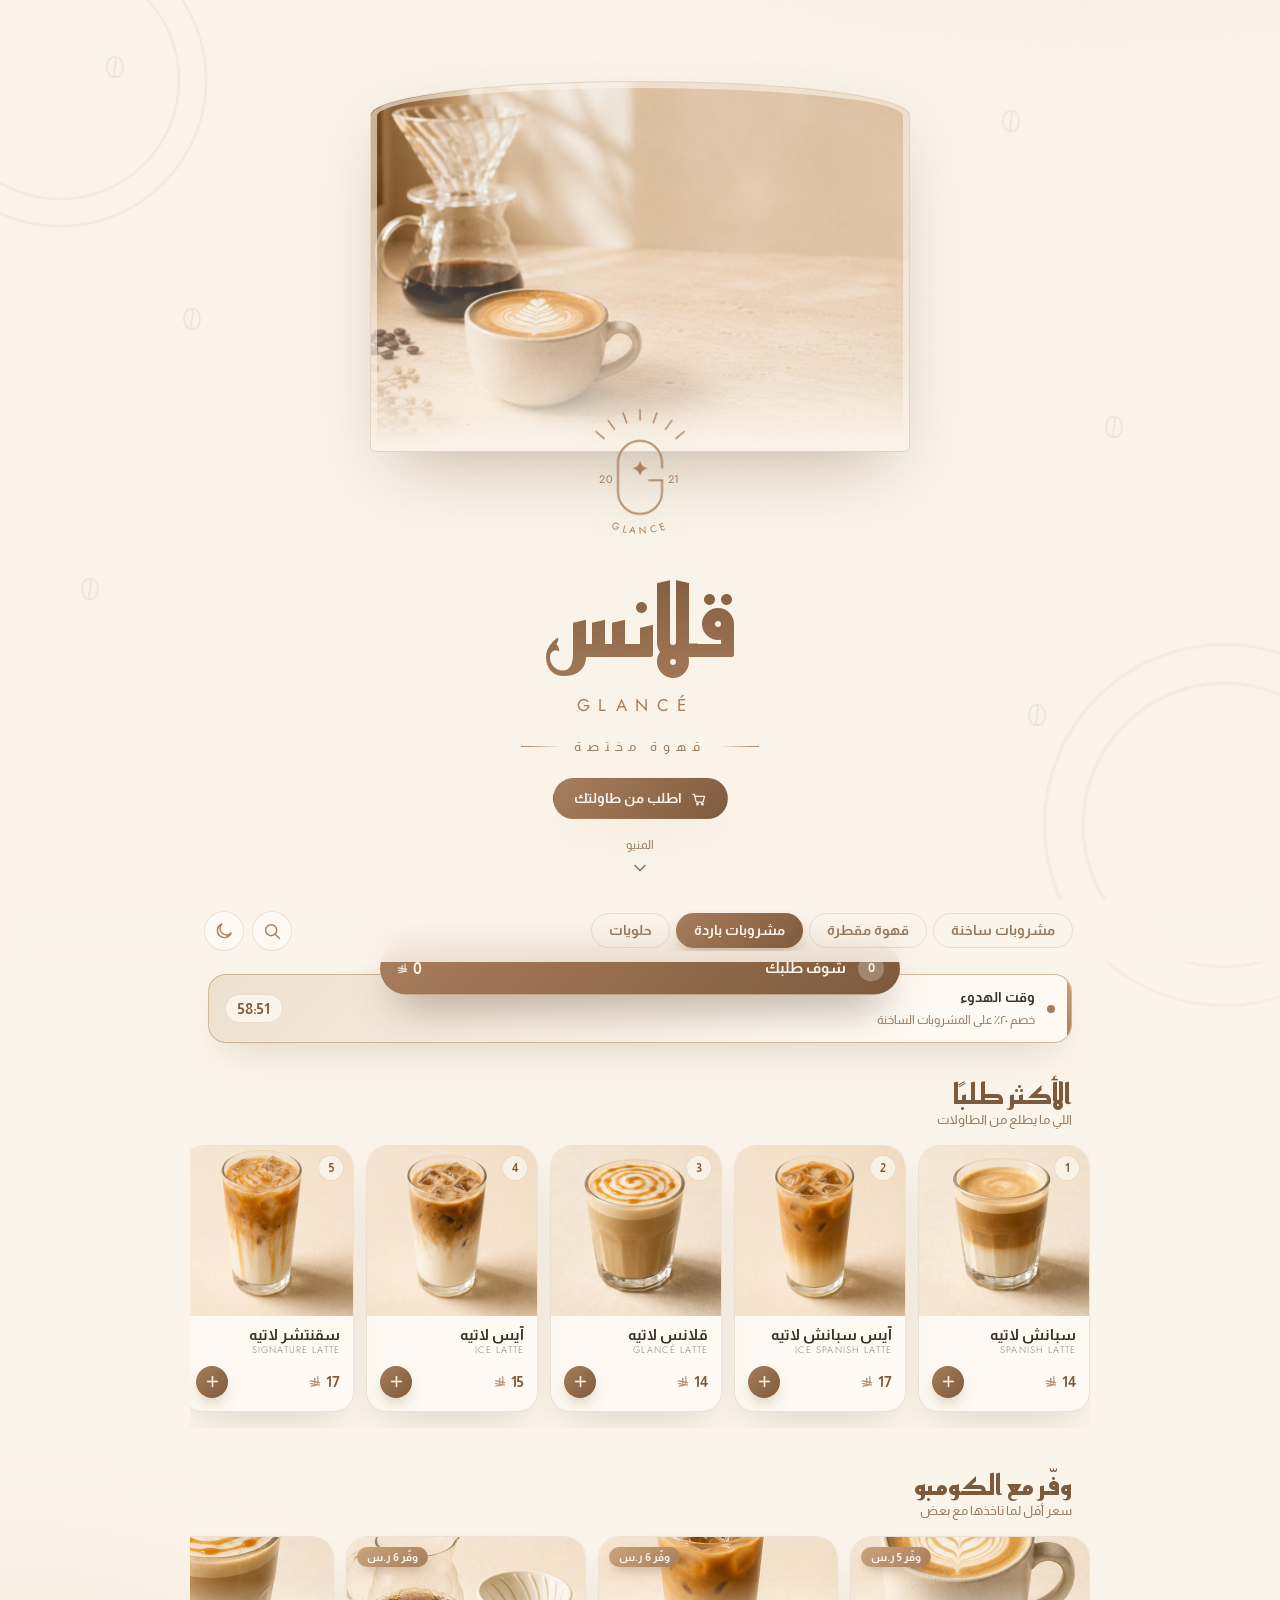
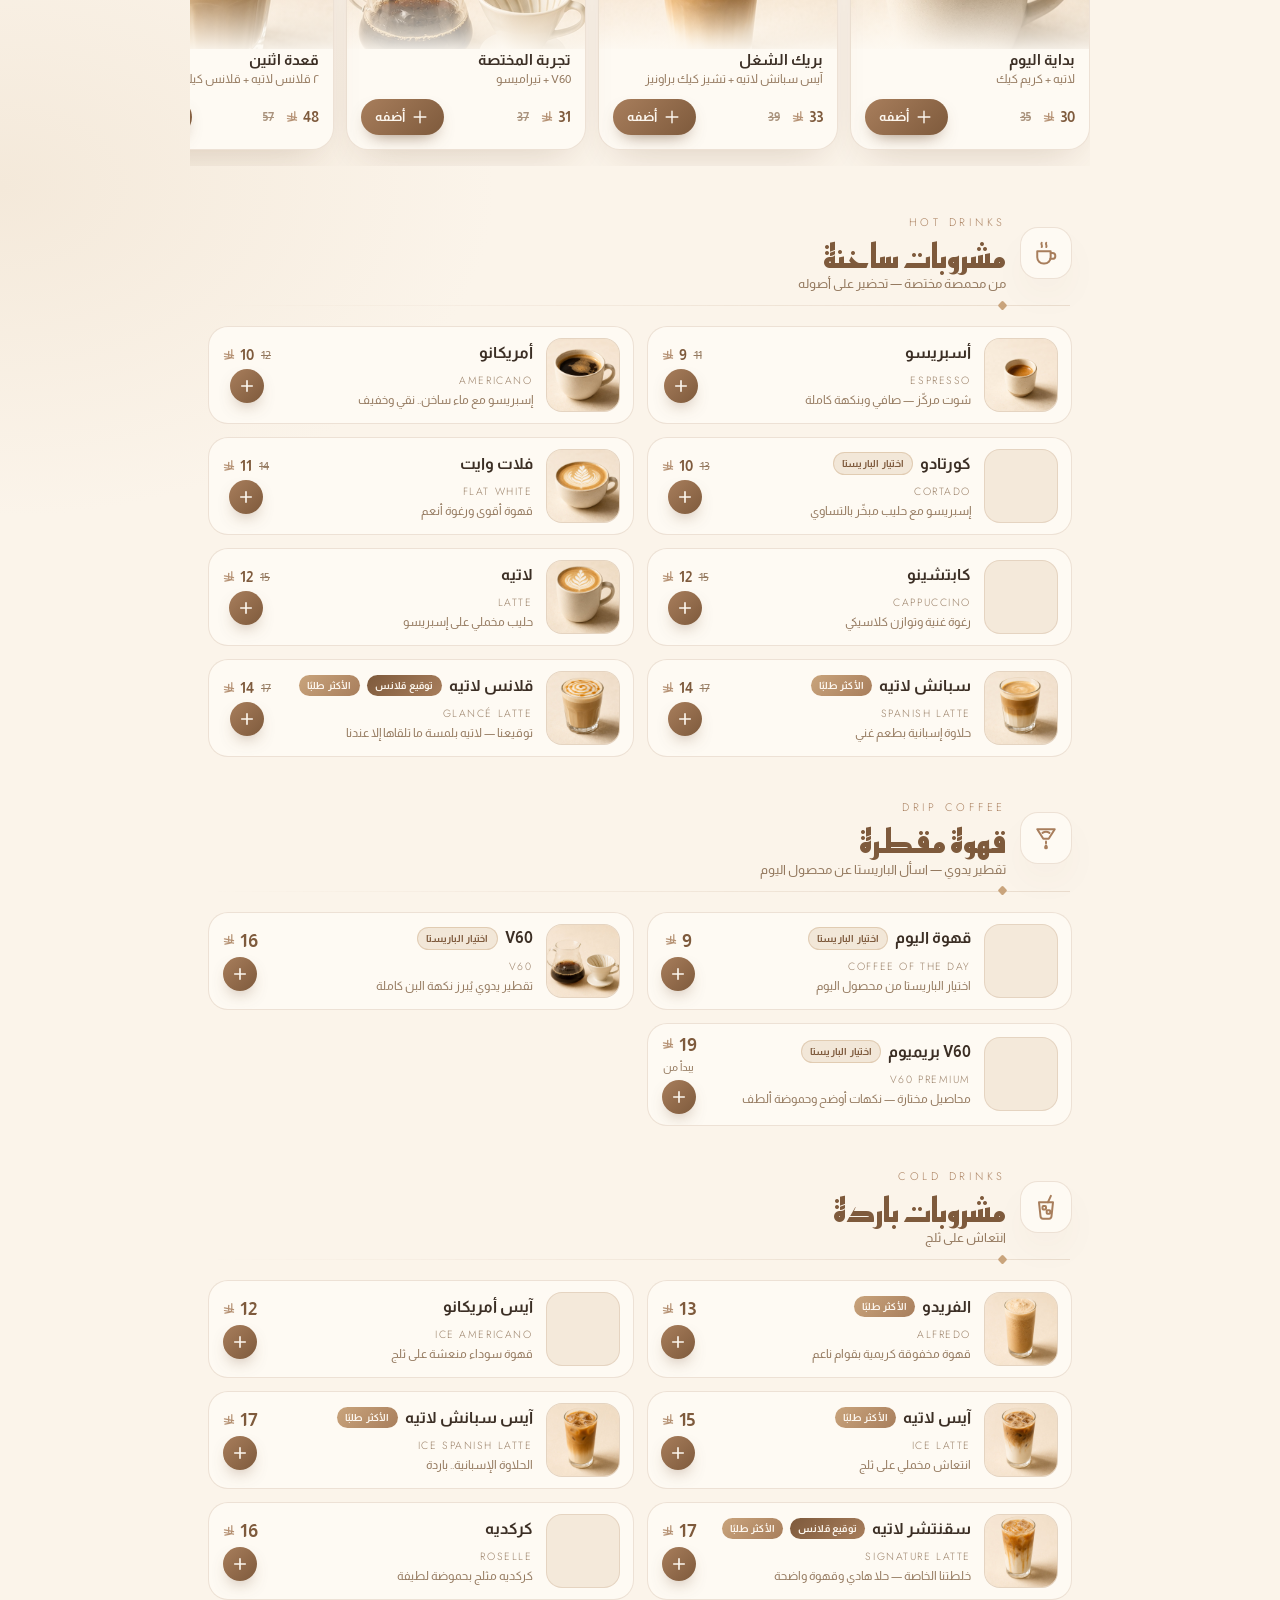
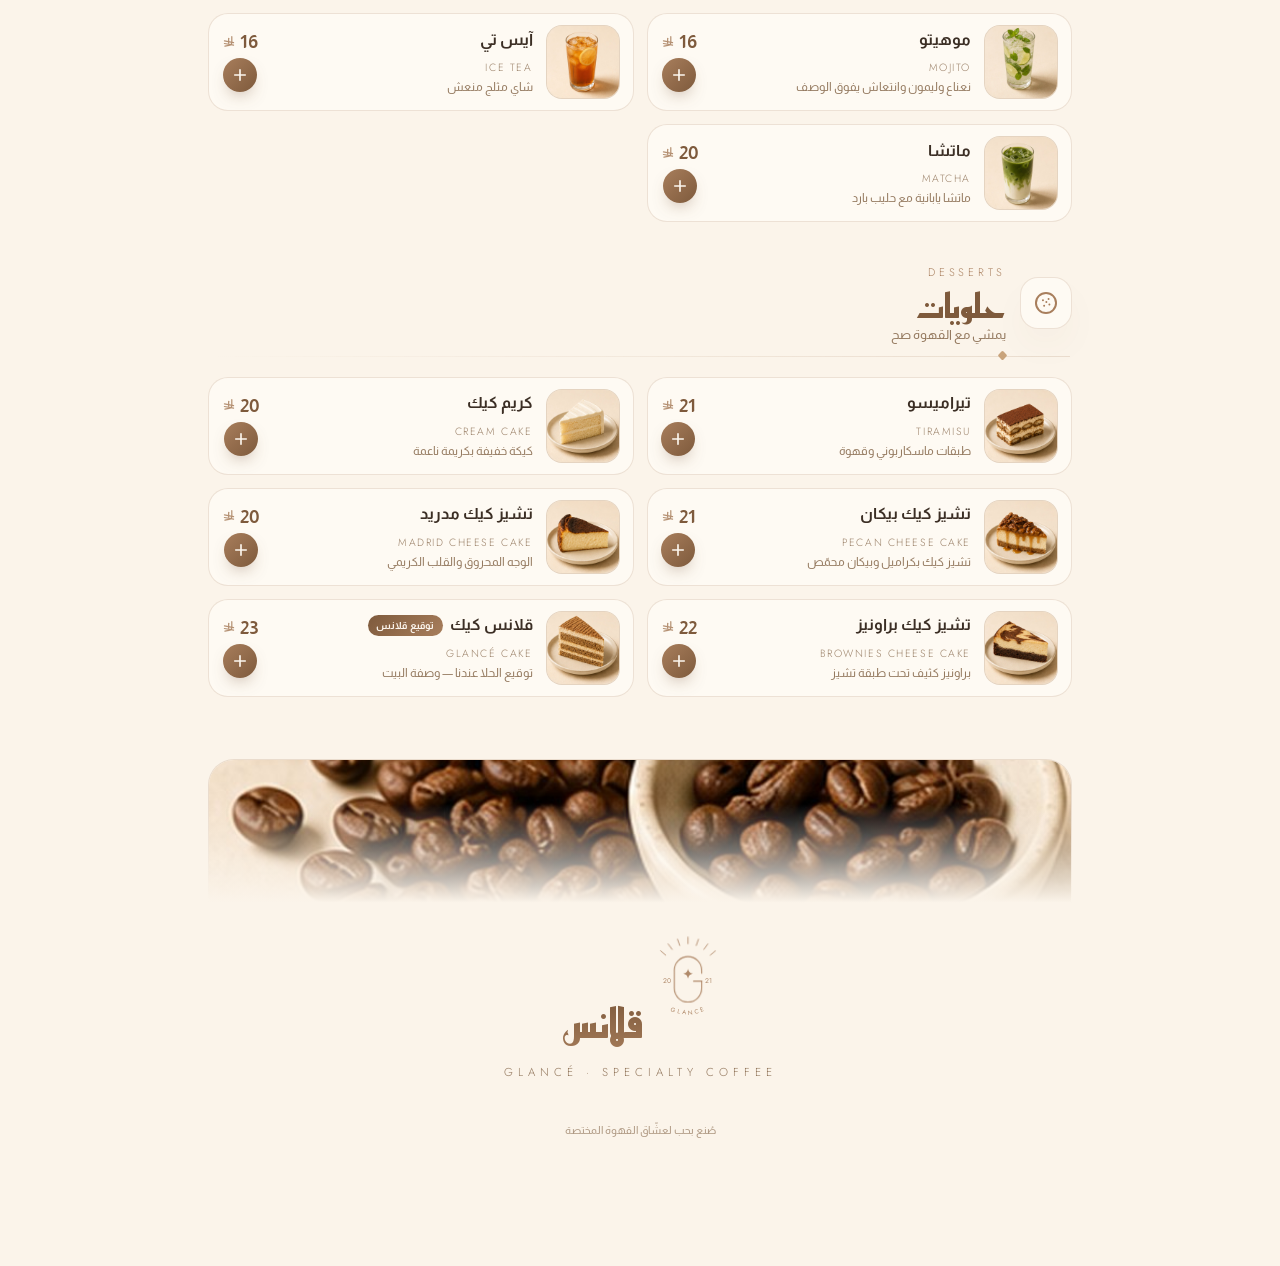
==== index.html @ e44370d5 "منيو قلانس الرقمي + سيستم الطلبات ولوحة التحكّم - منيو ٤ أقسام / ٢٦ صنف بأسماء عربي وإنجليزي وصورة ل" ====
<!DOCTYPE html>
<html lang="ar" dir="rtl">
<head>
<meta charset="UTF-8">
<meta name="viewport" content="width=device-width, initial-scale=1, viewport-fit=cover">
<title>قلانس — GLANCÉ | قهوة مختصة</title>
<meta name="description" content="منيو قلانس — قهوة مختصة. اطلب من طاولتك.">
<meta property="og:title" content="قلانس — GLANCÉ | قهوة مختصة">
<meta property="og:description" content="منيو قلانس الرقمي — اختر، أضف لطلبك، وأرسله وأنت على طاولتك.">
<meta name="theme-color" content="#FBF4EA" id="metaTheme">
<link rel="icon" href="data:image/svg+xml,%3Csvg xmlns='http://www.w3.org/2000/svg' viewBox='0 0 64 64'%3E%3Crect width='64' height='64' rx='16' fill='%23FBF4EA'/%3E%3Cpath d='M40 32v9a9 9 0 0 1-9 9 9 9 0 0 1-9-9V23a9 9 0 0 1 9-9 9 9 0 0 1 9 9v3' fill='none' stroke='%23A87E5C' stroke-width='3.4' stroke-linecap='round'/%3E%3Cpath d='M40 32h-6' stroke='%23A87E5C' stroke-width='3.4' stroke-linecap='round'/%3E%3C/svg%3E">
<link rel="preconnect" href="https://fonts.googleapis.com">
<link rel="preconnect" href="https://fonts.gstatic.com" crossorigin>
<link href="https://fonts.googleapis.com/css2?family=Almarai:wght@300;400;700;800&family=Jost:wght@200;300;400;500;600&family=Reem+Kufi:wght@400;500;600;700&display=swap" rel="stylesheet">
<link rel="stylesheet" href="assets/menu.css">
</head>
<body class="lock">

<div id="progress"></div>

<!-- ============ اللوجو (يُستعمل في السبلاش والهيرو والفوتر) ============ -->
<svg width="0" height="0" style="position:absolute" aria-hidden="true">
  <symbol id="gmark" viewBox="0 0 200 252">
    <g fill="none" stroke="currentColor" stroke-width="3" stroke-linecap="round">
      <g class="rays" stroke-width="2.4">
        <path d="M100 6v18"/>
        <path d="M71 12l6 17"/>
        <path d="M129 12l-6 17"/>
        <path d="M45 25l11 15"/>
        <path d="M155 25l-11 15"/>
        <path d="M24 44l14 12"/>
        <path d="M176 44l-14 12"/>
      </g>
      <path class="cap" d="M138 128v20a38 38 0 0 1-38 38 38 38 0 0 1-38-38V98a38 38 0 0 1 38-38 38 38 0 0 1 38 38v8"/>
      <path class="bar" d="M138.5 128h-23"/>
    </g>
    <path class="spark" d="M100 94c2.1 8.4 5 11.3 13.4 13.4-8.4 2.1-11.3 5-13.4 13.4-2.1-8.4-5-11.3-13.4-13.4 8.4-2.1 11.3-5 13.4-13.4z" fill="currentColor"/>
    <text class="yr" x="42" y="132">20</text>
    <text class="yr" x="158" y="132">21</text>
    <path id="mkArc" d="M30 198Q100 244 170 198" fill="none"/>
    <text class="arcT"><textPath href="#mkArc" startOffset="50%" text-anchor="middle">GLANCE</textPath></text>
  </symbol>
</svg>

<!-- ============ السبلاش ============ -->
<div id="splash" aria-hidden="true">
  <div class="sp-box">
    <svg class="sp-mark" viewBox="0 0 200 252"><use href="#gmark"/></svg>
    <div class="sp-word">قلانس</div>
    <div class="sp-en en">GLANCÉ</div>
    <div class="sp-tag">قهوة مختصة</div>
  </div>
  <div class="sp-hint">المس الشاشة للدخول</div>
</div>

<!-- ============ زخارف ============ -->
<svg class="stain a" viewBox="0 0 200 200" aria-hidden="true">
  <circle cx="100" cy="100" r="86" fill="none" stroke="currentColor" stroke-width="1.6"/>
  <circle cx="100" cy="100" r="70" fill="none" stroke="currentColor" stroke-width="1.6"/>
</svg>
<svg class="stain b" viewBox="0 0 200 200" aria-hidden="true">
  <rect x="16" y="16" width="168" height="168" rx="84" fill="none" stroke="currentColor" stroke-width="1.6"/>
  <rect x="34" y="34" width="132" height="132" rx="66" fill="none" stroke="currentColor" stroke-width="1.6"/>
</svg>

<!-- ============ الهيرو ============ -->
<header id="hero">
  <svg class="steam an" viewBox="0 0 60 46" aria-hidden="true">
    <path class="s1" d="M15 40c-4-6 4-9 0-15"/>
    <path class="s2" d="M30 42c-4-7 4-10 0-17"/>
    <path class="s3" d="M45 40c-4-6 4-9 0-15"/>
  </svg>

  <div class="hero-art an">
    <div class="arch">
      <img id="heroImg" src="assets/img/hero.jpg" alt="" fetchpriority="high" decoding="async">
      <div class="arch-veil"></div>
    </div>
  </div>

  <svg class="hero-mark an" viewBox="0 0 200 252" aria-hidden="true"><use href="#gmark"/></svg>

  <h1 class="wordmark an" id="wm">قلانس</h1>
  <div class="wordmark-en en an">GLANCÉ</div>
  <div class="tagline an">قهوة مختصة</div>

  <div class="hero-cta an">
    <button class="btn-ghost" id="heroOrder">
      <svg viewBox="0 0 24 24" class="ic"><path d="M4 6h2.2l2.1 9.4a2 2 0 0 0 2 1.6h6.6a2 2 0 0 0 2-1.5L20.5 9H7"/><circle cx="10.5" cy="20" r="1.1"/><circle cx="17.5" cy="20" r="1.1"/></svg>
      اطلب من طاولتك
    </button>
    <a class="btn-ghost" id="igBtn" href="#" target="_blank" rel="noopener">
      <svg viewBox="0 0 24 24" class="ic"><rect x="3" y="3" width="18" height="18" rx="5.4"/><circle cx="12" cy="12" r="4"/><circle cx="17.3" cy="6.7" r=".9" fill="currentColor" stroke="none"/></svg>
      <span id="igLbl"></span>
    </a>
  </div>

  <div class="cue an">
    <span>المنيو</span>
    <svg viewBox="0 0 24 24" fill="none" stroke="currentColor" stroke-width="2" stroke-linecap="round"><path d="M6 9l6 6 6-6"/></svg>
  </div>
</header>

<!-- ============ الشريط ============ -->
<nav id="nav">
  <div class="nav-in">
    <div class="pills" id="pills"><div class="glider" id="glider"></div></div>
    <button class="nav-ico" id="searchBtn" aria-label="بحث">
      <svg viewBox="0 0 24 24" class="ic"><circle cx="11" cy="11" r="6.6"/><path d="M15.8 15.8L21 21"/></svg>
    </button>
    <button class="nav-ico" id="themeBtn" aria-label="تبديل المظهر">
      <svg id="moonIco" viewBox="0 0 24 24" class="ic"><path d="M20.5 14.5A8.5 8.5 0 1 1 9.5 3.5a7 7 0 0 0 11 11z"/></svg>
      <svg id="sunIco" style="display:none" viewBox="0 0 24 24" class="ic"><circle cx="12" cy="12" r="4.4"/><path d="M12 2.5v2.2M12 19.3v2.2M2.5 12h2.2M19.3 12h2.2M5 5l1.6 1.6M17.4 17.4L19 19M19 5l-1.6 1.6M6.6 17.4L5 19"/></svg>
    </button>
  </div>
  <div class="search-row" id="searchRow">
    <svg viewBox="0 0 24 24" class="ic"><circle cx="11" cy="11" r="6.6"/><path d="M15.8 15.8L21 21"/></svg>
    <input id="q" placeholder="دوّر على صنف…" autocomplete="off" spellcheck="false">
    <button class="nav-ico sm" id="searchClose" aria-label="إغلاق البحث">
      <svg viewBox="0 0 24 24" class="ic"><path d="M6 6l12 12M18 6L6 18"/></svg>
    </button>
  </div>
</nav>

<!-- ============ العرض ============ -->
<div id="offerBar" class="hide">
  <div class="ob-in">
    <span class="ob-dot"></span>
    <div class="ob-txt"><b id="offT"></b><span id="offB"></span></div>
    <div class="ob-cd" id="offCd">--:--</div>
  </div>
</div>

<main>
  <!-- الأكثر طلبًا -->
  <section id="featured" class="rail-sec">
    <div class="rail-head">
      <h2>الأكثر طلبًا</h2>
      <p>اللي ما يطلع من الطاولات</p>
    </div>
    <div class="rail" id="featRail"></div>
  </section>

  <!-- الكومبو -->
  <section id="combos" class="rail-sec">
    <div class="rail-head">
      <h2>وفّر مع الكومبو</h2>
      <p>سعر أقل لما تاخذها مع بعض</p>
    </div>
    <div class="rail" id="comboRail"></div>
  </section>

  <div id="menu"></div>
  <div id="qres" class="hide"></div>
</main>

<div class="end-band">
  <img src="assets/img/end.jpg" alt="" loading="lazy" decoding="async"
       onerror="this.closest('.end-band').style.display='none'">
</div>

<footer>
  <svg class="f-mark" viewBox="0 0 200 252" aria-hidden="true"><use href="#gmark"/></svg>
  <div class="fw">قلانس</div>
  <div class="ft en">GLANCÉ · SPECIALTY COFFEE</div>
  <div class="flinks" id="fLinks"></div>
  <small>صُنع بحب لعشّاق القهوة المختصة</small>
</footer>

<button id="toTop" aria-label="العودة لأعلى">
  <svg viewBox="0 0 24 24" class="ic"><path d="M12 19V5M5.5 11.5L12 5l6.5 6.5"/></svg>
</button>

<!-- ============ شريط الطلب ============ -->
<div id="bar">
  <button class="bar-in" id="barBtn">
    <span class="bar-n" id="barN">0</span>
    <span class="bar-l">شوف طلبك</span>
    <span class="bar-p"><span id="barT">0</span><svg class="sar" viewBox="0 0 24 24" aria-label="ريال"><path d="M16.8 2.8v10c0 2.9-2.1 4.6-4.8 5l-7 1.2"/><path d="M11.4 5.6v8.6"/><path d="M4.2 10.2l15.6 2.7"/><path d="M4.2 14.6l15.6 2.7"/></svg></span>
  </button>
</div>

<!-- ============ الشيتات ============ -->
<div class="sheet" id="shItem"><div class="bk"></div><div class="pn"><div class="grab"></div><div class="pn-body" id="itemBody"></div></div></div>
<div class="sheet" id="shCart"><div class="bk"></div><div class="pn"><div class="grab"></div><div class="pn-body" id="cartBody"></div></div></div>
<div class="sheet" id="shRev"><div class="bk"></div><div class="pn"><div class="grab"></div><div class="pn-body" id="revBody"></div></div></div>

<div id="toast"><span id="toastT"></span></div>

<noscript><p style="text-align:center;padding:24px">فعّل الجافاسكربت لعرض المنيو.</p></noscript>

<script src="data/menu.js"></script>
<script src="data/sales.js"></script>
<script src="assets/sys.js"></script>
<script src="assets/menu.js"></script>
</body>
</html>
---- assets/menu.css ----
/* ============================================================
   قلانس — GLANCÉ | منيو + سيستم طلبات
   الهوية كلها من المنيو المطبوع واللوجو:
   كريمي ورقي × تان #A87E5C × حبر بني غامق،
   Reem Kufi للوردمارك العربي + Jost للاتيني، فاتح افتراضي + داكن.
   ============================================================ */

*{margin:0;padding:0;box-sizing:border-box;-webkit-tap-highlight-color:transparent}

:root{
  --bg:#FBF4EA; --bg2:#F4E9DA; --card:#FEFAF3; --card2:#F7EFE2;
  --ink:#3B2E24; --mut:#94795F; --mut2:#6E5947;
  --br:#A87E5C; --deep:#7E5A3C; --gold:#C9A47C;
  --line:rgba(168,126,92,.20); --line2:rgba(168,126,92,.36);
  --on:#FDF7EF;
  --ok:#6B8A5E; --warn:#C9A47C; --bad:#B4544B;
  --shadow:0 18px 40px -18px rgba(120,86,56,.26);
  --shadow-lg:0 30px 70px -26px rgba(120,86,56,.42);
  --nav:rgba(251,244,234,.84);
  --sheet-bk:rgba(58,42,30,.44);
  --arch:999px 999px 24px 24px / 34% 34% 4% 4%;
  --fd:'Reem Kufi','Almarai',sans-serif;
  --fen:'Jost','Segoe UI',sans-serif;
}
[data-theme="dark"]{
  --bg:#17120D; --bg2:#1F1811; --card:#241C15; --card2:#2E251B;
  --ink:#F3EADD; --mut:#A88E73; --mut2:#CBB49B;
  --br:#C79E76; --deep:#E0BE97; --gold:#DCBB93;
  --line:rgba(214,178,140,.14); --line2:rgba(214,178,140,.26);
  --on:#191209;
  --ok:#A3C48E; --warn:#DCBB93; --bad:#E08B83;
  --shadow:0 18px 40px -18px rgba(0,0,0,.65);
  --shadow-lg:0 30px 70px -24px rgba(0,0,0,.78);
  --nav:rgba(23,18,13,.84);
  --sheet-bk:rgba(0,0,0,.6);
}

html{scroll-behavior:smooth;overflow-x:clip}
body{
  font-family:'Almarai','IBM Plex Sans Arabic',system-ui,sans-serif;
  background:
    radial-gradient(1100px 500px at 85% -5%, var(--bg2), transparent 60%),
    radial-gradient(900px 600px at 0% 40%, var(--bg2), transparent 55%),
    var(--bg);
  color:var(--ink);
  min-height:100svh;
  transition:background .5s ease,color .5s ease;
  overflow-x:clip;
}
body.lock,body.sheet-open{overflow:hidden}
body::after{
  content:"";position:fixed;inset:0;z-index:200;pointer-events:none;opacity:.05;
  background:url("data:image/svg+xml,%3Csvg xmlns='http://www.w3.org/2000/svg' width='160' height='160'%3E%3Cfilter id='n'%3E%3CfeTurbulence type='fractalNoise' baseFrequency='0.9' numOctaves='2'/%3E%3C/filter%3E%3Crect width='160' height='160' filter='url(%23n)' opacity='.6'/%3E%3C/svg%3E");
}
[data-theme="dark"] body::after{opacity:.07}
::selection{background:var(--br);color:var(--bg)}
img{display:block;max-width:100%}
button,input,textarea{font-family:inherit;font-size:inherit;color:inherit}
button{cursor:pointer;border:0;background:none}
a{color:inherit;text-decoration:none}
.hide{display:none!important}
::-webkit-scrollbar{width:8px;height:8px}
::-webkit-scrollbar-thumb{background:var(--line2);border-radius:99px}
::-webkit-scrollbar-track{background:transparent}

svg.ic{width:20px;height:20px;fill:none;stroke:currentColor;stroke-width:1.7;
  stroke-linecap:round;stroke-linejoin:round;flex:0 0 auto}

/* ================= شريط التقدّم ================= */
#progress{position:fixed;top:0;right:0;height:3px;width:100%;z-index:90;
  background:linear-gradient(270deg,var(--gold),var(--br));border-radius:0 0 0 4px;
  transform:scaleX(0);transform-origin:right;transition:transform .1s linear}

/* ================= السبلاش ================= */
#splash{position:fixed;inset:0;z-index:150;display:grid;place-items:center;
  background:radial-gradient(900px 500px at 50% 0%, var(--bg2), transparent 60%), var(--bg);
  cursor:pointer;transition:transform .85s cubic-bezier(.76,0,.24,1),opacity .85s ease}
#splash.bye{transform:translateY(-100%);opacity:.98}
.sp-box{display:flex;flex-direction:column;align-items:center;gap:2px;transform:translateY(-4vh)}
.sp-mark{width:clamp(96px,26vw,132px);aspect-ratio:200/252;color:var(--br);
  margin-bottom:clamp(6px,2vw,14px)}
.sp-en{color:var(--mut);font-size:clamp(11px,2.6vw,13px);letter-spacing:.42em;
  margin-inline-start:.42em;opacity:0;animation:fadeUp .7s ease 1.05s forwards}
.sp-word{font-family:var(--fd);font-weight:700;line-height:1.1;
  font-size:clamp(60px,17vw,108px);padding:.12em .12em .32em;margin-bottom:-.22em;
  background:linear-gradient(180deg,var(--deep),var(--br));
  -webkit-background-clip:text;background-clip:text;
  color:transparent;-webkit-text-fill-color:transparent;
  clip-path:inset(-12% -8% -12% 100%);filter:blur(6px);
  animation:writeIn 1s cubic-bezier(.65,0,.35,1) .15s forwards}
@keyframes writeIn{to{clip-path:inset(-12% -8% -12% -8%);filter:blur(0)}}
.sp-tag{display:flex;align-items:center;gap:13px;color:var(--mut);
  font-size:13px;letter-spacing:5.5px;font-weight:500;opacity:0;
  margin-top:clamp(8px,1.8vw,16px);
  animation:fadeUp .7s ease 1.25s forwards}
.sp-tag::before,.sp-tag::after{content:"";height:1px;width:0;background:var(--br);
  animation:lineGrow .7s ease 1.35s forwards}
@keyframes lineGrow{to{width:40px}}
@keyframes fadeUp{from{opacity:0;transform:translateY(12px)}to{opacity:1;transform:translateY(0)}}
.sp-hint{position:absolute;bottom:34px;color:var(--mut);font-size:12px;opacity:0;
  animation:fadeUp .6s ease 1.9s forwards}

/* ================= اللوجو ================= */
/* الماركة بتترسم مرة واحدة أول ما الصفحة تفتح — نفس إحساس نقش اللوجو */
#gmark .cap{stroke-dasharray:420;stroke-dashoffset:420;
  animation:mkDraw 1.5s cubic-bezier(.65,0,.35,1) .18s forwards}
#gmark .bar{stroke-dasharray:24;stroke-dashoffset:24;
  animation:mkDraw .45s ease 1.35s forwards}
@keyframes mkDraw{to{stroke-dashoffset:0}}
#gmark .rays path{opacity:0;animation:mkRay .6s ease forwards}
#gmark .rays path:nth-child(1){animation-delay:1.45s}
#gmark .rays path:nth-child(2),#gmark .rays path:nth-child(3){animation-delay:1.55s}
#gmark .rays path:nth-child(4),#gmark .rays path:nth-child(5){animation-delay:1.65s}
#gmark .rays path:nth-child(6),#gmark .rays path:nth-child(7){animation-delay:1.75s}
@keyframes mkRay{from{opacity:0;transform:scale(.86)}to{opacity:1;transform:scale(1)}}
#gmark .rays{transform-origin:100px 100px}
#gmark .spark{opacity:0;transform-box:fill-box;transform-origin:center;
  animation:mkSpark .7s cubic-bezier(.34,1.56,.64,1) 1.15s forwards}
@keyframes mkSpark{from{opacity:0;transform:scale(.2) rotate(-90deg)}to{opacity:1;transform:none}}
/* direction:ltr مهم — الصفحة RTL والنص اللاتيني كان بيتقلب */
#gmark .yr{font-family:var(--fen);font-size:19px;font-weight:400;letter-spacing:.04em;
  direction:ltr;unicode-bidi:bidi-override;
  fill:currentColor;stroke:none;text-anchor:middle;opacity:0;animation:mkFade .7s ease 1.6s forwards}
#gmark .arcT{font-family:var(--fen);font-size:17px;font-weight:400;letter-spacing:.34em;
  direction:ltr;unicode-bidi:bidi-override;
  fill:currentColor;stroke:none;opacity:0;animation:mkFade .8s ease 1.7s forwards}
@keyframes mkFade{to{opacity:1}}

/* الاسم اللاتيني — روح المنيو المطبوع: خط رفيع وتباعد واسع */
.en{font-family:var(--fen);font-weight:300;letter-spacing:.16em;text-transform:uppercase}

/* ================= زخارف ================= */
.stain{position:fixed;pointer-events:none;z-index:0;color:var(--br);opacity:.07}
.stain.a{width:340px;top:-90px;left:-110px}
.stain.b{width:430px;bottom:-140px;right:-160px;opacity:.06}
.bean{position:fixed;z-index:0;pointer-events:none;color:var(--br);opacity:.12}
.bean svg{display:block;animation:beanFloat var(--t,7s) ease-in-out infinite alternate}
@keyframes beanFloat{from{transform:translateY(-8px) rotate(var(--r,-12deg))}to{transform:translateY(10px) rotate(calc(var(--r,-12deg) + 16deg))}}

/* ================= الهيرو ================= */
#hero{position:relative;z-index:2;display:flex;flex-direction:column;
  align-items:center;justify-content:center;text-align:center;
  padding:24px 20px 74px;min-height:100svh}
#hero .an{opacity:0;transform:translateY(18px);
  transition:opacity .9s ease,transform .9s cubic-bezier(.2,.7,.2,1)}
body.go #hero .an{opacity:1;transform:translateY(0)}
body.go #hero .an:nth-child(2){transition-delay:.10s}
body.go #hero .an:nth-child(3){transition-delay:.26s}
body.go #hero .an:nth-child(4){transition-delay:.38s}
body.go #hero .an:nth-child(5){transition-delay:.48s}
body.go #hero .an:nth-child(6){transition-delay:.58s}
body.go #hero .an:nth-child(7){transition-delay:.68s}
body.go #hero .an:nth-child(8){transition-delay:.78s}

.steam{width:66px;height:44px;color:var(--br);overflow:visible;margin-bottom:6px}
.steam path{fill:none;stroke:currentColor;stroke-width:2.2;stroke-linecap:round;opacity:0;
  animation:steam 3.2s ease-in-out infinite}
.steam .s2{animation-delay:.9s}.steam .s3{animation-delay:1.7s}
@keyframes steam{0%{opacity:0;transform:translateY(8px)}35%{opacity:.55}100%{opacity:0;transform:translateY(-12px)}}

.hero-art{width:min(540px,86vw);position:relative}
.arch{position:relative;overflow:hidden;border-radius:var(--arch);
  box-shadow:var(--shadow-lg);border:1px solid var(--line);
  aspect-ratio:16/11;background:var(--bg2)}
.arch::after{content:"";position:absolute;inset:0;border-radius:inherit;
  box-shadow:inset 0 0 0 6px color-mix(in srgb,var(--bg) 62%,transparent);pointer-events:none}
.arch img{width:100%;height:100%;object-fit:cover;
  transform:scale(1.12);animation:slowZoom 14s ease-out forwards}
@keyframes slowZoom{to{transform:scale(1)}}
.arch-veil{position:absolute;inset:0;
  background:linear-gradient(to top,var(--bg) 1%,color-mix(in srgb,var(--bg) 42%,transparent) 26%,transparent 62%)}

.hero-mark{width:clamp(88px,21vw,116px);aspect-ratio:200/252;color:var(--br);
  margin-top:clamp(-46px,-7vw,-26px);position:relative;z-index:2;
  filter:drop-shadow(0 10px 22px rgba(120,86,56,.18))}
[data-theme="dark"] .hero-mark{filter:none}

.wordmark{font-family:var(--fd);font-weight:700;line-height:1.15;
  font-size:clamp(54px,14.5vw,96px);margin-top:.06em;
  padding:.1em .12em .3em;margin-bottom:-.24em;position:relative;
  background:linear-gradient(180deg,var(--deep),var(--br));
  -webkit-background-clip:text;background-clip:text;
  color:transparent;-webkit-text-fill-color:transparent;
  will-change:transform,opacity}
.wordmark-en{color:var(--br);font-size:clamp(13px,3.4vw,17px);letter-spacing:.5em;
  margin-inline-start:.5em;margin-top:10px;font-weight:400}
.tagline{display:flex;align-items:center;gap:13px;color:var(--mut);letter-spacing:6px;
  font-size:13px;font-weight:500;margin-top:clamp(14px,2.4vw,22px)}
.tagline::before,.tagline::after{content:"";height:1px;width:40px;background:linear-gradient(90deg,transparent,var(--br))}
.tagline::after{background:linear-gradient(270deg,transparent,var(--br))}

.hero-cta{display:flex;gap:10px;margin-top:24px;flex-wrap:wrap;justify-content:center}
.btn-ghost{display:inline-flex;align-items:center;gap:8px;padding:11px 20px;border-radius:100px;
  border:1px solid var(--line2);background:var(--card);color:var(--ink);
  font-size:13.5px;font-weight:600;box-shadow:var(--shadow);
  transition:transform .35s cubic-bezier(.34,1.56,.64,1),border-color .3s,background .3s}
.btn-ghost .ic{width:17px;height:17px;color:var(--br)}
.btn-ghost:hover{transform:translateY(-3px);border-color:var(--gold)}
.btn-ghost:first-child{background:linear-gradient(135deg,var(--br),var(--deep));color:var(--on);border-color:transparent}
.btn-ghost:first-child .ic{color:currentColor}

.cue{position:absolute;bottom:22px;color:var(--mut);display:flex;flex-direction:column;
  align-items:center;gap:6px;font-size:12px}
.cue svg{width:20px;height:20px;animation:cueBob 1.8s ease-in-out infinite}
@keyframes cueBob{0%,100%{transform:translateY(0);opacity:.5}50%{transform:translateY(6px);opacity:1}}

/* ================= الشريط ================= */
#nav{position:sticky;top:0;z-index:80;background:var(--nav);
  backdrop-filter:blur(14px);-webkit-backdrop-filter:blur(14px);
  border-bottom:1px solid transparent;transition:border-color .3s,box-shadow .3s}
#nav.stuck{border-color:var(--line);box-shadow:0 10px 30px -18px rgba(60,38,18,.35)}
.nav-in{display:flex;align-items:center;gap:8px;padding:10px 14px;
  max-width:900px;margin:0 auto}
.pills{position:relative;display:flex;gap:6px;overflow-x:auto;scrollbar-width:none;flex:1;padding:3px}
.pills::-webkit-scrollbar{display:none}
.pill{position:relative;z-index:1;flex:0 0 auto;border:1px solid var(--line);background:transparent;
  color:var(--mut);font-size:13.5px;font-weight:600;
  padding:9px 17px;border-radius:100px;white-space:nowrap;
  transition:color .3s,border-color .3s}
.pill.on{color:var(--on);border-color:transparent}
.glider{position:absolute;top:3px;left:0;height:calc(100% - 6px);width:0;z-index:0;
  background:linear-gradient(135deg,var(--br),var(--deep));border-radius:100px;
  transition:left .45s cubic-bezier(.65,0,.35,1),width .45s cubic-bezier(.65,0,.35,1);
  box-shadow:0 6px 16px -6px rgba(110,75,44,.5)}
.nav-ico{flex:0 0 auto;width:40px;height:40px;border-radius:50%;border:1px solid var(--line);
  background:var(--card);color:var(--br);display:grid;place-items:center;
  transition:transform .4s cubic-bezier(.34,1.56,.64,1),border-color .3s}
.nav-ico:active{transform:scale(.88)}
.nav-ico:hover{border-color:var(--gold)}
.nav-ico.sm{width:32px;height:32px}
.nav-ico.sm .ic{width:16px;height:16px}
#themeBtn:active{transform:scale(.88) rotate(-30deg)}

.search-row{display:none;align-items:center;gap:10px;padding:0 18px 12px;
  max-width:900px;margin:0 auto;color:var(--mut)}
#nav.searching .search-row{display:flex;animation:fadeUp .35s ease}
#nav.searching .pills,#nav.searching #searchBtn{display:none}
.search-row input{flex:1;border:0;background:transparent;font-size:15px;font-weight:500;outline:none;padding:6px 0}
.search-row input::placeholder{color:var(--mut);opacity:.75}

/* ================= شريط العرض ================= */
#offerBar{position:relative;z-index:2;padding:12px 18px 0;max-width:900px;margin:0 auto}
.ob-in{position:relative;display:flex;align-items:center;gap:12px;padding:12px 16px;border-radius:18px;
  background:linear-gradient(135deg,color-mix(in srgb,var(--gold) 30%,var(--card)),var(--card) 78%);
  border:1px solid color-mix(in srgb,var(--gold) 45%,var(--line2));box-shadow:var(--shadow);overflow:hidden}
.ob-in::before{content:"";position:absolute;inset-inline-start:0;top:0;bottom:0;width:4px;
  background:linear-gradient(var(--gold),var(--br))}
.ob-dot{width:8px;height:8px;border-radius:50%;background:var(--br);flex:0 0 auto;
  box-shadow:0 0 0 0 color-mix(in srgb,var(--br) 60%,transparent);animation:pulseDot 2s infinite}
@keyframes pulseDot{70%{box-shadow:0 0 0 9px transparent}100%{box-shadow:0 0 0 0 transparent}}
.ob-txt{flex:1;min-width:0;line-height:1.45}
.ob-txt b{display:block;font-size:14px}
.ob-txt span{font-size:12px;color:var(--mut)}
.ob-cd{font-weight:700;font-size:15px;color:var(--deep);font-variant-numeric:tabular-nums;
  background:var(--bg);border:1px solid var(--line);border-radius:100px;padding:5px 12px}

/* ================= الأرفف ================= */
main{position:relative;z-index:2}
.rail-sec{max-width:900px;margin:0 auto;padding:30px 0 6px}
.rail-head{padding:0 18px;margin-bottom:14px}
.rail-head h2{font-family:var(--fd);font-weight:700;font-size:clamp(22px,5.4vw,28px);color:var(--deep);line-height:1.5}
.rail-head p{font-size:12.5px;color:var(--mut);margin-top:-2px}
.rail{display:flex;gap:12px;overflow-x:auto;scroll-snap-type:x mandatory;
  padding:4px 18px 16px;scrollbar-width:none}
.rail::-webkit-scrollbar{display:none}

.fcard{flex:0 0 auto;width:172px;scroll-snap-align:start;background:var(--card);
  border:1px solid var(--line);border-radius:22px 22px 20px 20px;overflow:hidden;
  box-shadow:var(--shadow);text-align:right;
  opacity:0;transform:translateY(18px);
  transition:opacity .6s ease calc(var(--i)*70ms),transform .6s cubic-bezier(.2,.7,.2,1) calc(var(--i)*70ms),
    border-color .3s,box-shadow .3s}
.rail-sec.seen .fcard{opacity:1;transform:none}
.fcard:hover{border-color:var(--gold)}
.fcard .ph{position:relative;aspect-ratio:1/1;overflow:hidden;background:var(--bg2)}
.fcard .ph img{width:100%;height:100%;object-fit:cover;transition:transform .8s cubic-bezier(.2,.7,.2,1)}
.fcard:hover .ph img{transform:scale(1.07)}
.fcard .bd{padding:11px 13px 13px}
.fcard b{display:block;font-size:14.5px;font-weight:700}
.fcard .r{display:flex;align-items:center;justify-content:space-between;margin-top:7px}
.fcard .plus{width:32px;height:32px;border-radius:50%;display:grid;place-items:center;
  background:linear-gradient(135deg,var(--br),var(--deep));color:var(--on);
  box-shadow:0 8px 18px -8px rgba(110,75,44,.7);transition:transform .3s cubic-bezier(.34,1.56,.64,1)}
.fcard .plus:active{transform:scale(.86)}
.fcard .plus .ic{width:17px;height:17px;stroke-width:2.2}
.rank{position:absolute;top:9px;right:9px;width:26px;height:26px;border-radius:50%;
  display:grid;place-items:center;font-size:12px;font-weight:700;
  background:color-mix(in srgb,var(--bg) 88%,transparent);color:var(--deep);
  backdrop-filter:blur(6px);border:1px solid var(--line)}

/* كومبو */
.ccard{flex:0 0 auto;width:240px;scroll-snap-align:start;position:relative;
  background:var(--card);border:1px solid var(--line);border-radius:22px;overflow:hidden;
  box-shadow:var(--shadow);text-align:right;
  opacity:0;transform:translateY(18px);
  transition:opacity .6s ease calc(var(--i)*70ms),transform .6s cubic-bezier(.2,.7,.2,1) calc(var(--i)*70ms),
    border-color .3s}
.rail-sec.seen .ccard{opacity:1;transform:none}
.ccard:hover{border-color:var(--gold)}
.ccard .ph{position:relative;height:112px;overflow:hidden;background:var(--bg2)}
.ccard .ph img{width:100%;height:100%;object-fit:cover;transition:transform .8s cubic-bezier(.2,.7,.2,1)}
.ccard:hover .ph img{transform:scale(1.06)}
.ccard .ph::after{content:"";position:absolute;inset:0;
  background:linear-gradient(to top,color-mix(in srgb,var(--card) 92%,transparent),transparent 62%)}
.save{position:absolute;top:10px;left:10px;z-index:2;font-size:11px;font-weight:700;
  padding:4px 10px;border-radius:100px;color:var(--on);
  background:linear-gradient(135deg,var(--gold),var(--br));box-shadow:0 6px 14px -6px rgba(110,75,44,.6)}
.ccard .bd{padding:2px 14px 14px;position:relative}
.ccard b{font-size:15px;font-weight:700}
.ccard p{font-size:12px;color:var(--mut);margin-top:2px;line-height:1.6}
.ccard .r{display:flex;align-items:center;justify-content:space-between;margin-top:10px}
.was{font-size:12px;color:var(--mut);text-decoration:line-through;margin-inline-start:7px;opacity:.8}
.btn-mini{display:inline-flex;align-items:center;gap:5px;padding:8px 14px;border-radius:100px;
  background:linear-gradient(135deg,var(--br),var(--deep));color:var(--on);
  font-size:12.5px;font-weight:700;box-shadow:0 8px 18px -9px rgba(110,75,44,.75);
  transition:transform .3s cubic-bezier(.34,1.56,.64,1)}
.btn-mini:active{transform:scale(.94)}

/* ================= الأقسام ================= */
#menu,#qres{max-width:900px;margin:0 auto;padding:6px 18px 30px}
section.sec{padding:36px 0 6px;scroll-margin-top:78px}
.sec-head{display:flex;align-items:center;gap:14px}
.sec-icon{flex:0 0 auto;width:52px;height:52px;border-radius:18px;display:grid;place-items:center;
  color:var(--br);background:var(--card);border:1px solid var(--line);box-shadow:var(--shadow)}
.sec-icon svg{width:28px;height:28px;overflow:visible}
.sec-icon path,.sec-icon circle,.sec-icon rect{fill:none;stroke:currentColor;stroke-width:1.7;
  stroke-linecap:round;stroke-linejoin:round}
.sec-title{font-family:var(--fd);font-weight:700;font-size:clamp(25px,6vw,33px);
  color:var(--deep);line-height:1.5;
  opacity:0;transform:translateX(14px);transition:.8s cubic-bezier(.2,.7,.2,1)}
.sec-sub{font-size:12.5px;color:var(--mut);margin-top:-4px;
  opacity:0;transition:opacity .8s ease .2s}
section.seen .sec-title{opacity:1;transform:none}
section.seen .sec-sub{opacity:1}
.orn{position:relative;height:1px;margin:14px 2px 20px;
  background:linear-gradient(270deg,var(--line),transparent);overflow:visible;
  transform:scaleX(0);transform-origin:right;transition:transform .9s cubic-bezier(.65,0,.35,1) .15s}
section.seen .orn{transform:scaleX(1)}
.orn::after{content:"";position:absolute;top:-3.5px;right:64px;width:7px;height:7px;
  background:var(--gold);transform:rotate(45deg);border-radius:1.5px}
.cat-h{display:flex;align-items:center;gap:9px;font-size:13px;font-weight:700;color:var(--mut2);
  margin:20px 2px 12px}
.cat-h::after{content:"";flex:1;height:1px;background:var(--line)}

/* ================= الكروت ================= */
.grid{display:grid;grid-template-columns:1fr;gap:11px}
@media(min-width:700px){.grid{grid-template-columns:1fr 1fr;gap:13px}}
.card{position:relative;overflow:hidden;display:flex;align-items:center;gap:13px;
  background:var(--card);border:1px solid var(--line);border-radius:20px;padding:11px 13px;
  opacity:0;transform:translateY(24px);
  transition:opacity .7s ease calc(var(--i)*55ms),
    transform .7s cubic-bezier(.2,.7,.2,1) calc(var(--i)*55ms),
    box-shadow .35s ease,border-color .35s ease,background .5s ease}
.card.in{opacity:1;transform:translateY(0)}
@media(hover:hover){
  .card:hover{box-shadow:var(--shadow);border-color:var(--gold);transform:translateY(-3px)!important;
    transition:transform .3s cubic-bezier(.34,1.56,.64,1),box-shadow .3s,border-color .3s}
  .card:hover .thumb img{transform:scale(1.08)}
}
.thumb{flex:0 0 auto;width:74px;height:74px;border-radius:16px;overflow:hidden;
  background:var(--bg2);border:1px solid var(--line);position:relative}
.thumb img{width:100%;height:100%;object-fit:cover;transition:transform .7s cubic-bezier(.2,.7,.2,1)}
.card .txt{flex:1;min-width:0}
.card h3{font-size:16px;font-weight:700;display:flex;align-items:center;gap:7px;flex-wrap:wrap;line-height:1.6}
.card p{font-size:12px;color:var(--mut);margin-top:1px;font-weight:400;line-height:1.65}
.card .side{display:flex;flex-direction:column;align-items:center;gap:7px;flex:0 0 auto}
.card.out{opacity:.55}
.card.out .thumb img{filter:grayscale(1)}

.price{display:flex;align-items:center;gap:4px;font-weight:700;color:var(--deep);
  font-size:19px;font-variant-numeric:tabular-nums;line-height:1}
.price.sm{font-size:15px}
.price s{font-size:12px;color:var(--mut);font-weight:500;margin-inline-end:3px}
.sar{width:14px;height:14px;color:var(--br);opacity:.85;fill:none;flex:0 0 auto}
.sar path{fill:none;stroke:currentColor;stroke-width:2.1;stroke-linecap:round}
.from{font-size:10.5px;color:var(--mut);font-weight:500}
.add{width:34px;height:34px;border-radius:50%;display:grid;place-items:center;
  background:linear-gradient(135deg,var(--br),var(--deep));color:var(--on);
  box-shadow:0 8px 18px -9px rgba(110,75,44,.75);
  transition:transform .3s cubic-bezier(.34,1.56,.64,1)}
.add .ic{width:18px;height:18px;stroke-width:2.2}
.add:active{transform:scale(.85)}
.add.done{background:var(--ok)}

/* ---- الاسم اللاتيني تحت العربي (زي المنيو المطبوع) ---- */
.nen{display:block;width:100%;font-family:var(--fen);font-weight:300;
  font-size:10.5px;letter-spacing:.15em;text-transform:uppercase;
  color:var(--mut);line-height:1.6;margin-top:1px;opacity:.92}
.fcard .nen{font-size:9.5px;letter-spacing:.12em;margin-top:0}
.sh-top .nen{font-size:11.5px;letter-spacing:.18em;margin-top:3px}
.sec-en{display:block;font-family:var(--fen);font-weight:300;font-size:11px;
  letter-spacing:.34em;text-transform:uppercase;color:var(--br);
  margin-bottom:2px;opacity:0;transition:opacity .8s ease .1s}
section.seen .sec-en{opacity:.95}

/* البادچات */
.tag{font-size:10px;font-weight:700;padding:3px 8px;border-radius:100px;
  display:inline-flex;align-items:center;gap:4px;letter-spacing:.2px;line-height:1.5}
.tag .ic{width:11px;height:11px;stroke-width:2}
.tag.hot{color:var(--on);background:linear-gradient(135deg,var(--gold),var(--br));
  animation:badgePulse 2.6s ease-in-out infinite}
@keyframes badgePulse{0%,100%{box-shadow:0 0 0 0 rgba(198,152,104,.45)}50%{box-shadow:0 0 0 6px rgba(198,152,104,0)}}
.tag.chef{color:var(--deep);background:color-mix(in srgb,var(--gold) 22%,transparent);
  border:1px solid color-mix(in srgb,var(--gold) 40%,transparent)}
.tag.new{color:var(--ok);background:color-mix(in srgb,var(--ok) 15%,transparent);
  border:1px solid color-mix(in srgb,var(--ok) 34%,transparent)}
.tag.sig{color:var(--on);background:linear-gradient(135deg,var(--deep),var(--br))}
.tag.out{color:var(--bad);background:color-mix(in srgb,var(--bad) 13%,transparent);
  border:1px solid color-mix(in srgb,var(--bad) 30%,transparent)}

.ripple{position:absolute;border-radius:50%;background:var(--br);opacity:.13;
  transform:scale(0);animation:rip .55s ease-out forwards;pointer-events:none}
@keyframes rip{to{transform:scale(3.2);opacity:0}}

/* ================= شريط الختام ================= */
.end-band{position:relative;z-index:2;max-width:900px;margin:26px auto 0;padding:0 18px;
  height:150px;overflow:hidden;opacity:0;transform:translateY(20px);
  transition:opacity .9s ease,transform .9s cubic-bezier(.2,.7,.2,1)}
.end-band.seen{opacity:1;transform:none}
.end-band img{width:100%;height:100%;object-fit:cover;border-radius:26px 26px 0 0;
  border:1px solid var(--line);border-bottom:0}
.end-band::after{content:"";position:absolute;inset:auto 18px 0;height:70%;
  background:linear-gradient(to top,var(--bg) 6%,transparent);pointer-events:none}

/* ================= الفوتر ================= */
footer{position:relative;z-index:2;text-align:center;padding:26px 20px 130px;color:var(--mut)}
.f-mark{width:72px;aspect-ratio:200/252;color:var(--br);margin:0 auto 12px;opacity:.9}
footer .fw{font-family:var(--fd);font-weight:700;font-size:40px;line-height:1.15;
  display:inline-block;padding:.1em .14em .34em;margin-bottom:-.26em;
  background:linear-gradient(180deg,var(--deep),var(--br));
  -webkit-background-clip:text;background-clip:text;
  color:transparent;-webkit-text-fill-color:transparent}
footer .ft{font-size:11.5px;letter-spacing:5px;margin-top:14px}
.flinks{display:flex;gap:9px;justify-content:center;flex-wrap:wrap;margin-top:20px}
.flinks a{display:inline-flex;align-items:center;gap:7px;padding:9px 17px;
  border:1px solid var(--line);border-radius:100px;color:var(--ink);
  font-size:13px;font-weight:600;background:var(--card);transition:.3s}
.flinks a:hover{border-color:var(--gold);transform:translateY(-2px);box-shadow:var(--shadow)}
.flinks .ic{width:16px;height:16px;color:var(--br)}
footer small{display:block;margin-top:24px;font-size:11px;opacity:.75}

/* ================= زر الأعلى ================= */
#toTop{position:fixed;bottom:calc(96px + env(safe-area-inset-bottom,0px));left:18px;z-index:70;
  width:44px;height:44px;border-radius:50%;border:1px solid var(--line);background:var(--card);
  color:var(--br);display:grid;place-items:center;box-shadow:var(--shadow);
  opacity:0;pointer-events:none;transform:translateY(14px);
  transition:opacity .4s,transform .4s cubic-bezier(.34,1.56,.64,1)}
#toTop.show{opacity:1;pointer-events:auto;transform:translateY(0)}

/* ================= شريط الطلب ================= */
#bar{position:fixed;left:0;right:0;bottom:0;z-index:75;
  padding:12px 16px calc(12px + env(safe-area-inset-bottom,0px));
  transform:translateY(140%);transition:transform .5s cubic-bezier(.34,1.4,.5,1);
  pointer-events:none}
#bar.on{transform:none}
.bar-in{pointer-events:auto;display:flex;align-items:center;gap:12px;width:100%;
  max-width:520px;margin:0 auto;padding:13px 16px;border-radius:100px;
  background:linear-gradient(135deg,var(--br),var(--deep));color:var(--on);
  box-shadow:0 20px 44px -16px rgba(80,52,28,.7);
  transition:transform .25s cubic-bezier(.34,1.56,.64,1)}
.bar-in:active{transform:scale(.97)}
.bar-n{width:26px;height:26px;border-radius:50%;display:grid;place-items:center;
  background:color-mix(in srgb,#fff 26%,transparent);font-size:12.5px;font-weight:700}
.bar-l{flex:1;text-align:start;font-weight:700;font-size:14.5px}
.bar-p{display:flex;align-items:center;gap:4px;font-weight:700;font-size:16px;font-variant-numeric:tabular-nums}
.bar-p .sar{color:currentColor;opacity:.9;width:13px;height:13px}
#bar.bump .bar-in{animation:bump .4s cubic-bezier(.34,1.56,.64,1)}
@keyframes bump{40%{transform:scale(1.045)}}

/* ================= الشيتات ================= */
.sheet{position:fixed;inset:0;z-index:130;visibility:hidden}
.sheet.on{visibility:visible}
.sheet .bk{position:absolute;inset:0;background:var(--sheet-bk);opacity:0;
  backdrop-filter:blur(5px);-webkit-backdrop-filter:blur(5px);transition:opacity .45s ease}
.sheet.on .bk{opacity:1}
.sheet .pn{position:absolute;left:0;right:0;bottom:0;background:var(--card);
  border-radius:28px 28px 0 0;max-height:93svh;overflow-y:auto;overscroll-behavior:contain;
  box-shadow:0 -20px 60px -20px rgba(60,38,18,.5);
  transform:translateY(100%);transition:transform .5s cubic-bezier(.2,.8,.2,1)}
.sheet.on .pn{transform:none}
@media(min-width:700px){
  .sheet .pn{max-width:540px;margin:0 auto;bottom:20px;border-radius:28px;max-height:88svh}
}
.grab{position:sticky;top:0;z-index:3;height:22px;display:grid;place-items:center;
  background:linear-gradient(var(--card) 62%,transparent)}
.grab::after{content:"";width:42px;height:4px;border-radius:99px;background:var(--line2)}
.pn-body{padding:0 20px 24px}
.pn-body h3{font-family:var(--fd);font-weight:700;font-size:24px;line-height:1.6;color:var(--deep)}
.pn-body .dsc{font-size:13px;color:var(--mut);line-height:1.7;margin-top:2px}

.sh-photo{position:relative;margin:0 -20px 14px;overflow:hidden;aspect-ratio:16/10;
  background:var(--bg2);border-radius:22px 22px 0 0}
.sh-photo img{width:100%;height:100%;object-fit:cover}
.sh-photo::after{content:"";position:absolute;inset:0;
  background:linear-gradient(to top,var(--card),transparent 46%)}
.sh-top{display:flex;align-items:flex-start;gap:12px;margin-top:-6px}
.sh-top .price{margin-inline-start:auto;padding-top:5px}

.sh-sec{margin-top:20px}
.sh-sec .lb{font-size:12px;font-weight:700;color:var(--mut);margin-bottom:9px;
  display:flex;align-items:center;gap:7px}
.sh-sec .lb .ic{width:14px;height:14px;color:var(--br)}
.seg{display:flex;gap:8px}
.seg button{flex:1;padding:11px 8px;border-radius:15px;border:1px solid var(--line);
  background:var(--bg);color:var(--mut2);font-weight:700;font-size:13.5px;
  display:flex;flex-direction:column;align-items:center;gap:3px;transition:.3s}
.seg button small{font-size:11px;font-weight:600;opacity:.75}
.seg button.on{background:linear-gradient(135deg,var(--br),var(--deep));color:var(--on);
  border-color:transparent;box-shadow:0 10px 22px -12px rgba(110,75,44,.8)}
.adds{display:flex;flex-direction:column;gap:8px}
.ad{display:flex;align-items:center;gap:11px;padding:11px 13px;border-radius:15px;
  border:1px solid var(--line);background:var(--bg);transition:.25s;cursor:pointer}
.ad.on{border-color:var(--br);background:color-mix(in srgb,var(--gold) 12%,var(--bg))}
.ad .bx{width:21px;height:21px;border-radius:7px;border:1.6px solid var(--line2);
  display:grid;place-items:center;color:var(--on);transition:.25s;flex:0 0 auto}
.ad.on .bx{background:var(--br);border-color:var(--br)}
.ad .bx .ic{width:13px;height:13px;stroke-width:2.6;opacity:0;transition:.2s}
.ad.on .bx .ic{opacity:1}
.ad .nm{flex:1;font-size:13.5px;font-weight:600}
.ad .pp{font-size:12.5px;font-weight:700;color:var(--deep)}
.fld{width:100%;padding:12px 14px;border-radius:15px;border:1px solid var(--line);
  background:var(--bg);font-size:14px;outline:none;transition:border-color .25s}
.fld:focus{border-color:var(--br)}
.qty{display:flex;align-items:center;gap:16px}
.qty button{width:38px;height:38px;border-radius:50%;border:1px solid var(--line);
  background:var(--bg);color:var(--deep);font-size:19px;font-weight:700;
  display:grid;place-items:center;transition:.25s}
.qty button:active{transform:scale(.9)}
.qty b{font-size:17px;min-width:24px;text-align:center;font-variant-numeric:tabular-nums}

.sug{margin-top:20px;padding:13px;border-radius:18px;
  background:color-mix(in srgb,var(--gold) 13%,var(--bg));
  border:1px dashed color-mix(in srgb,var(--br) 40%,transparent)}
.sug .t{font-size:12px;font-weight:700;color:var(--deep);margin-bottom:9px;
  display:flex;align-items:center;gap:6px}
.sug .t .ic{width:14px;height:14px}
.sug .row{display:flex;align-items:center;gap:11px}
.sug .row .thumb{width:48px;height:48px;border-radius:13px}
.sug .row b{display:block;font-size:13.5px}
.sug .row span{font-size:11.5px;color:var(--mut);display:block;line-height:1.5}

.cta-wrap{position:sticky;bottom:0;padding:14px 0 0;margin-top:22px;
  background:linear-gradient(transparent,var(--card) 26%)}
.btn-main{width:100%;display:flex;align-items:center;justify-content:center;gap:9px;
  padding:15px;border-radius:100px;font-size:15px;font-weight:700;
  background:linear-gradient(135deg,var(--br),var(--deep));color:var(--on);
  box-shadow:0 16px 34px -16px rgba(110,75,44,.9);
  transition:transform .25s cubic-bezier(.34,1.56,.64,1)}
.btn-main:active{transform:scale(.975)}
.btn-main .sar{color:currentColor;width:13px;height:13px}
.btn-line{width:100%;padding:13px;border-radius:100px;border:1px solid var(--line2);
  background:var(--bg);font-size:14px;font-weight:700;color:var(--ink);transition:.25s}
.btn-line:hover{border-color:var(--br)}

/* سلة */
.ln{display:flex;align-items:center;gap:11px;padding:11px 0;border-bottom:1px solid var(--line)}
.ln .thumb{width:52px;height:52px;border-radius:14px}
.ln .i{flex:1;min-width:0}
.ln .i b{font-size:14px;font-weight:700;display:block}
.ln .i span{font-size:11.5px;color:var(--mut)}
.ln .p{font-weight:700;color:var(--deep);font-variant-numeric:tabular-nums;font-size:14.5px}
.ln .x{width:28px;height:28px;border-radius:50%;color:var(--mut);display:grid;place-items:center;
  border:1px solid transparent;transition:.25s}
.ln .x:hover{color:var(--bad);border-color:color-mix(in srgb,var(--bad) 30%,transparent)}
.ln .x .ic{width:14px;height:14px}
.tot{display:flex;align-items:center;justify-content:space-between;padding:7px 0;font-size:13.5px;color:var(--mut2)}
.tot b{font-variant-numeric:tabular-nums;display:flex;align-items:center;gap:4px}
.tot.big{border-top:1px dashed var(--line2);margin-top:6px;padding-top:12px;font-size:16px;color:var(--ink)}
.tot.big b{font-size:21px;color:var(--deep);font-weight:700}
.stamps{display:flex;gap:7px;flex-wrap:wrap}
.st{width:38px;height:38px;border-radius:13px;display:grid;place-items:center;
  border:1px dashed var(--line2);color:var(--mut);background:var(--bg);transition:.35s}
.st .ic{width:17px;height:17px}
.st.on{border-style:solid;border-color:transparent;color:var(--on);
  background:linear-gradient(135deg,var(--br),var(--deep));
  box-shadow:0 8px 18px -10px rgba(110,75,44,.8)}
.note-l{font-size:11.5px;color:var(--mut);margin-top:8px;line-height:1.6}

/* التقييم */
.stars{display:flex;gap:8px;justify-content:center;margin:18px 0 6px}
.stars button{width:46px;height:46px;border-radius:50%;display:grid;place-items:center;
  color:var(--line2);transition:transform .3s cubic-bezier(.34,1.56,.64,1),color .3s}
.stars button .ic{width:30px;height:30px;stroke-width:1.5}
.stars button.on{color:var(--gold)}
.stars button.on .ic{fill:var(--gold)}
.stars button:active{transform:scale(1.2)}

/* حالة فاضية */
.empty{text-align:center;padding:40px 10px;color:var(--mut)}
.empty .ic{width:40px;height:40px;color:var(--line2);margin:0 auto 12px;stroke-width:1.3}

/* ================= التوست ================= */
#toast{position:fixed;left:50%;bottom:calc(96px + env(safe-area-inset-bottom,0px));z-index:160;
  transform:translate(-50%,26px);opacity:0;pointer-events:none;
  transition:opacity .35s,transform .45s cubic-bezier(.34,1.56,.64,1)}
#toast.on{opacity:1;transform:translate(-50%,0)}
#toast span{display:block;padding:11px 20px;border-radius:100px;font-size:13px;font-weight:600;
  background:var(--ink);color:var(--bg);box-shadow:var(--shadow-lg);white-space:nowrap;
  max-width:90vw;overflow:hidden;text-overflow:ellipsis}

/* ================= بديل الصورة الناقصة ================= */
.noimg{position:relative;background:linear-gradient(135deg,var(--card2),var(--bg2))!important}
.noimg::after{content:"";position:absolute;inset:0;opacity:.3;
  background:url("data:image/svg+xml,%3Csvg xmlns='http://www.w3.org/2000/svg' viewBox='0 0 24 24' fill='none' stroke='%23A67C50' stroke-width='1.4' stroke-linecap='round'%3E%3Cpath d='M12 2.6c4.6 0 7.4 3.8 7.4 9.4s-2.8 9.4-7.4 9.4-7.4-3.8-7.4-9.4S7.4 2.6 12 2.6z'/%3E%3Cpath d='M12 2.6c2.8 5.6-2.8 13.2 0 18.8'/%3E%3C/svg%3E") center/44% no-repeat}
.sh-photo.noimg{aspect-ratio:16/7}
.sh-photo.noimg::after{background-size:16%}

/* ================= الانتقال بين الثيمات ================= */
::view-transition-old(root),::view-transition-new(root){animation:none;mix-blend-mode:normal}

@media (prefers-reduced-motion:reduce){
  *,*::before,*::after{animation-duration:.01ms!important;transition-duration:.01ms!important}
  html{scroll-behavior:auto}
  .card,.fcard,.ccard{opacity:1!important;transform:none!important}
}
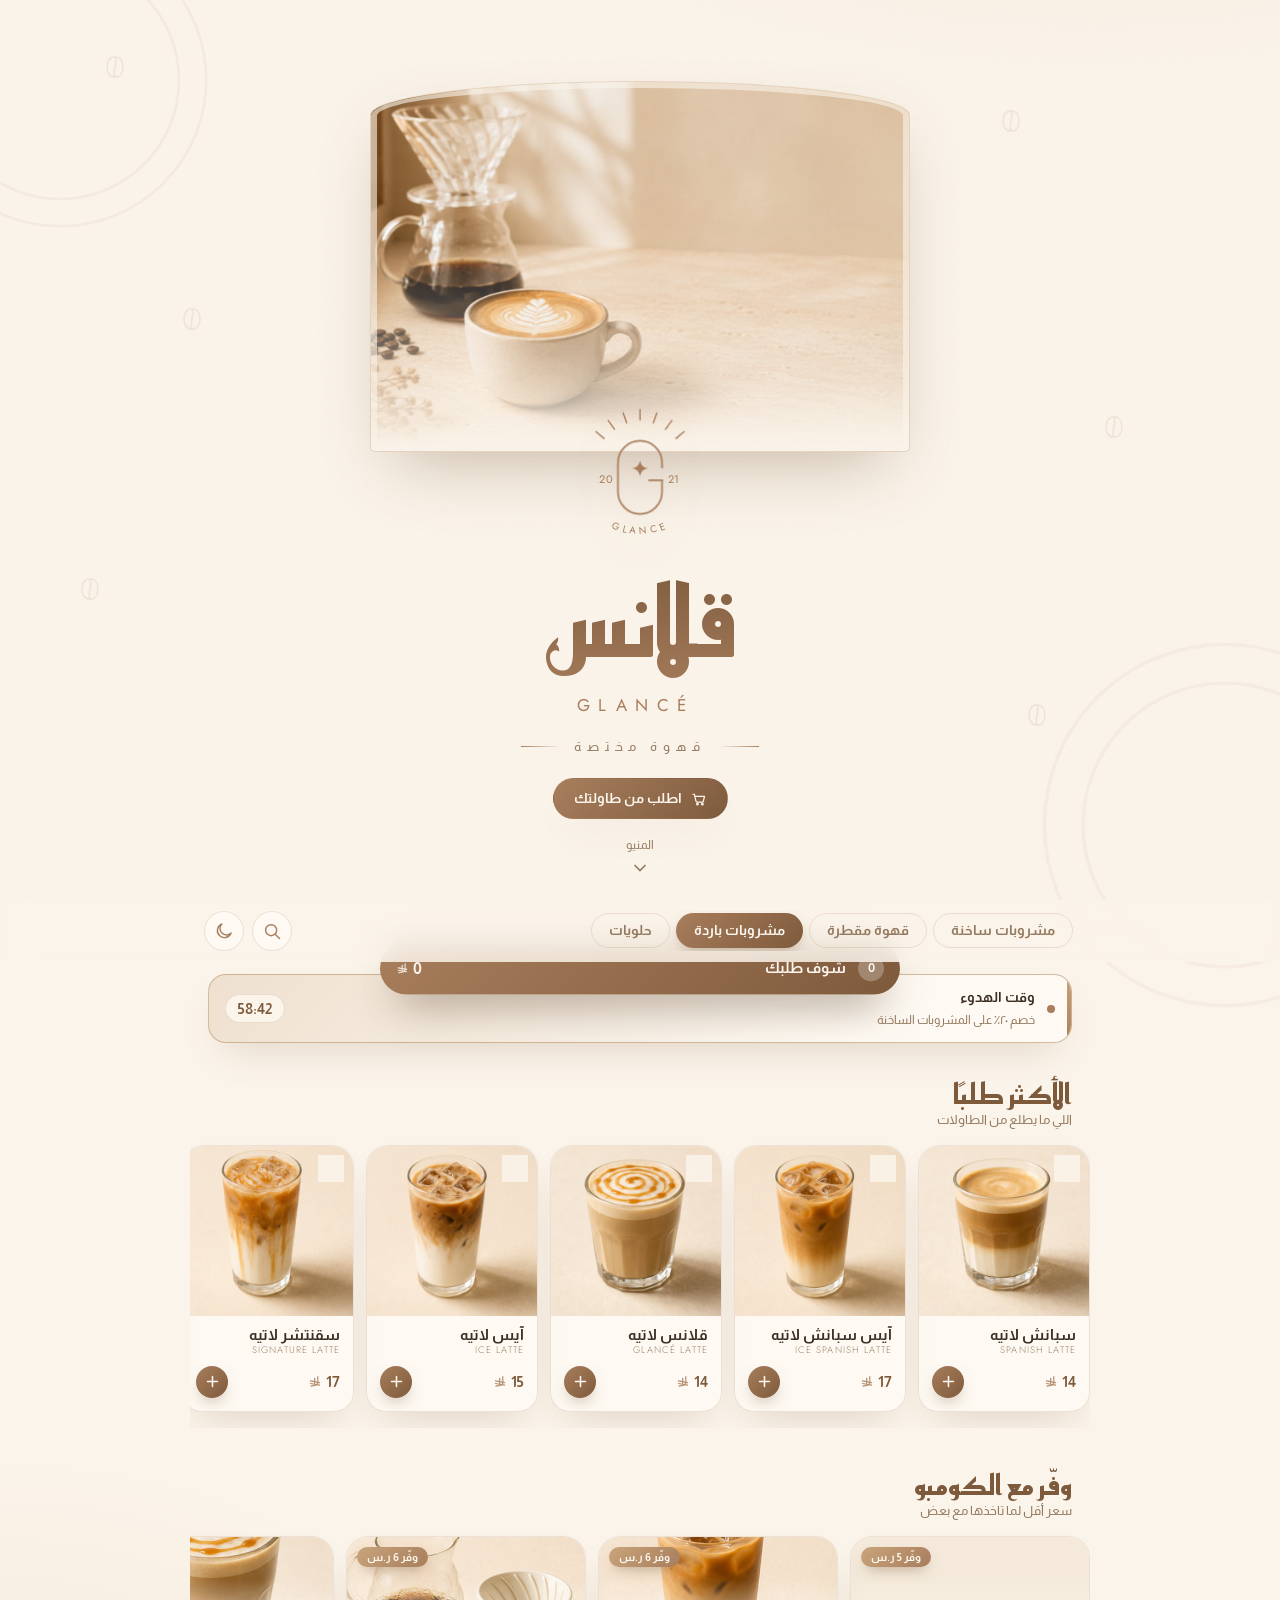
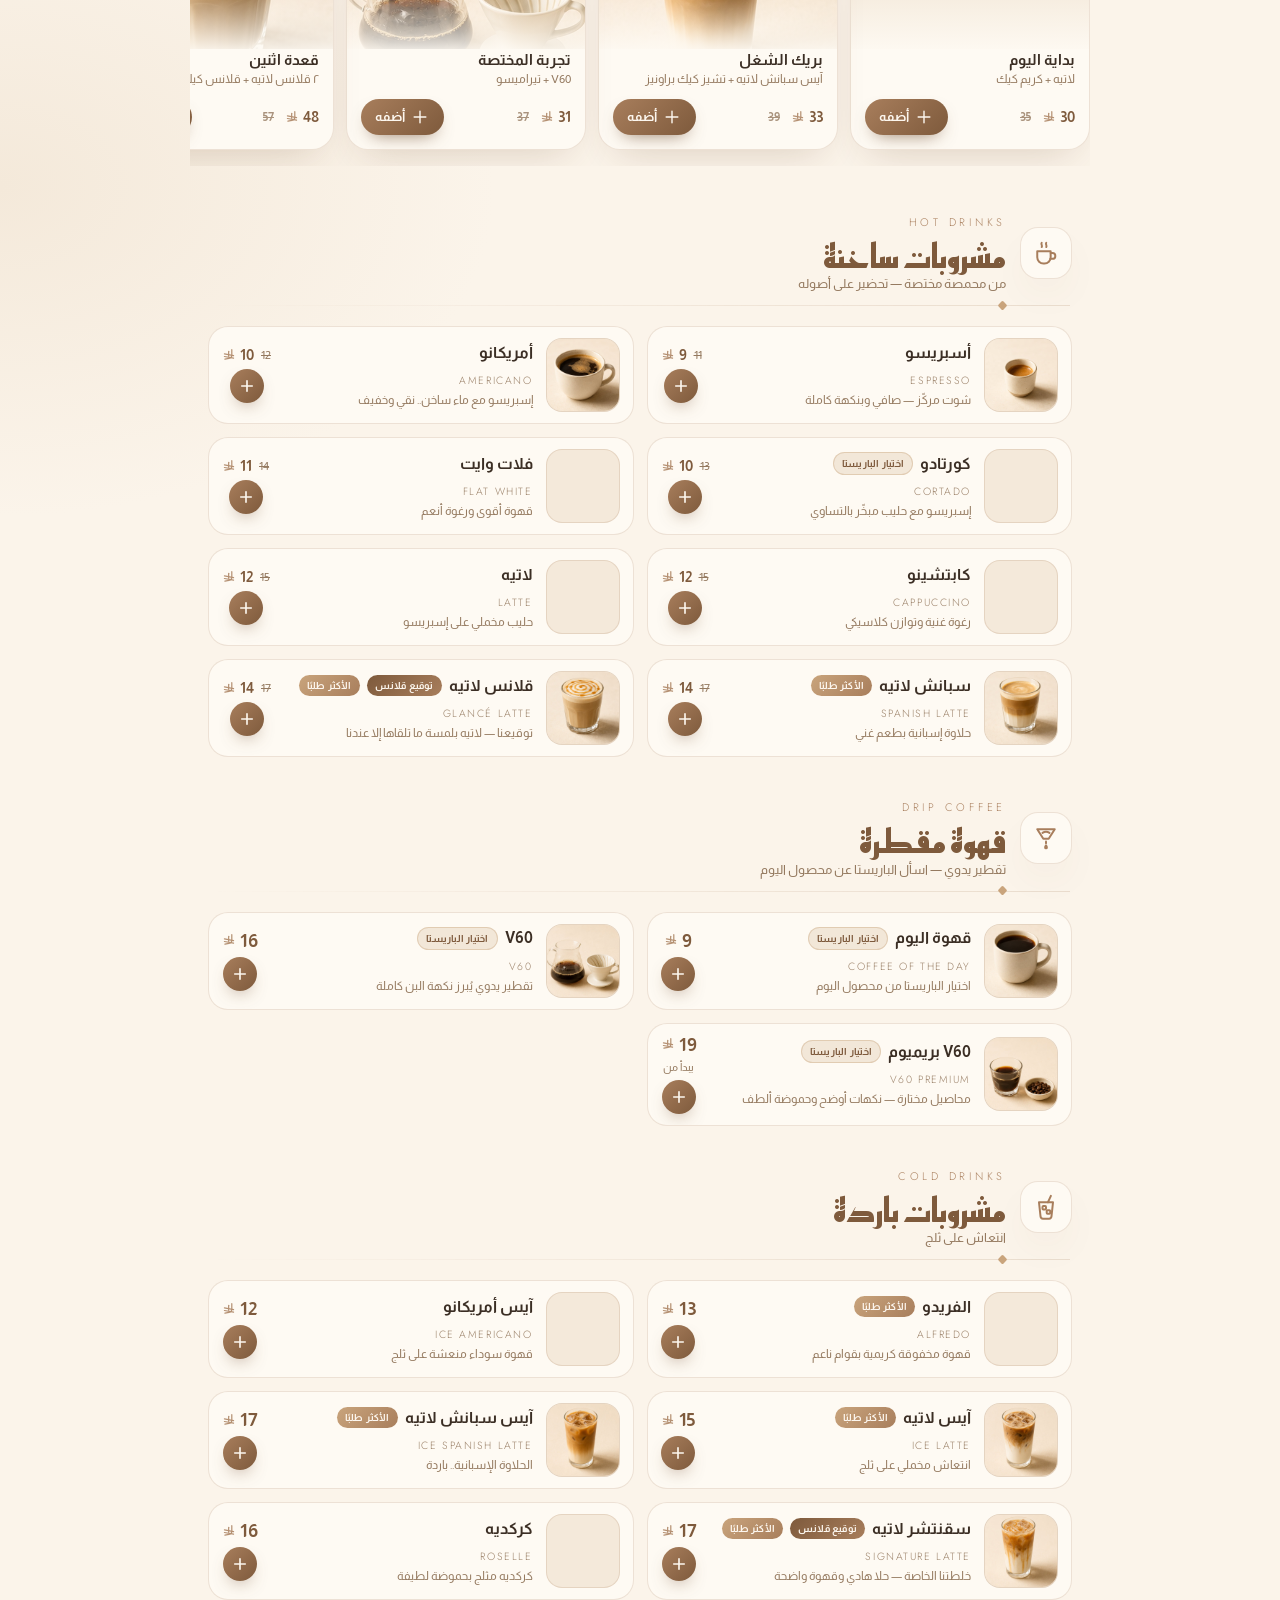
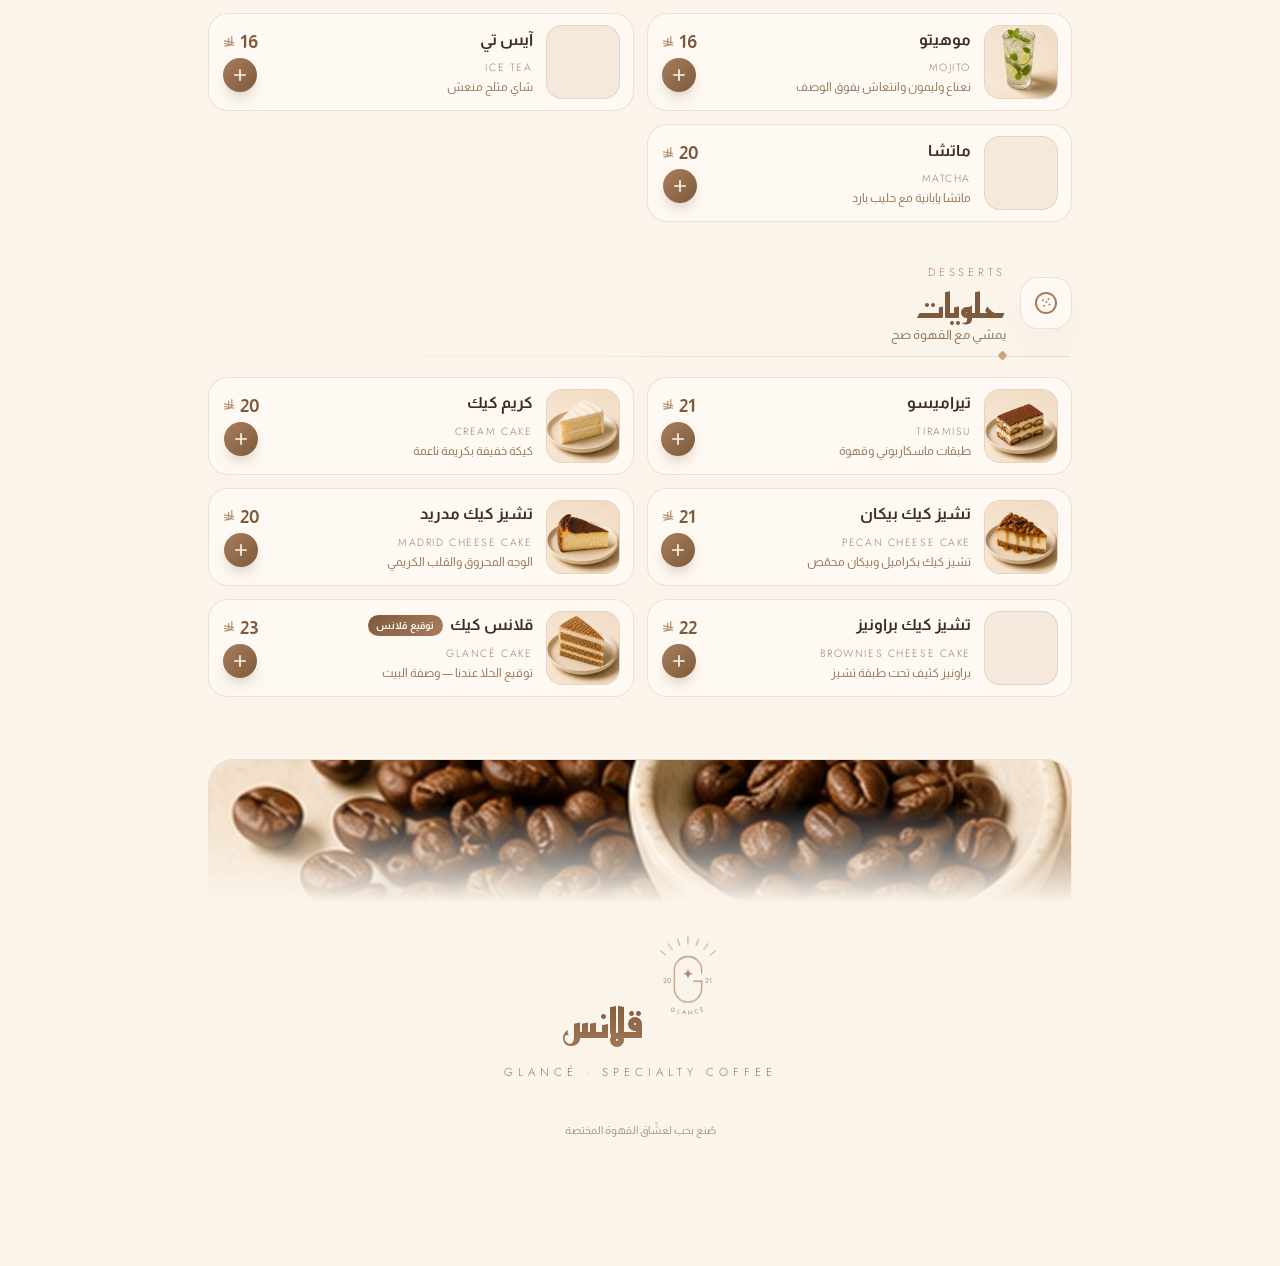
==== commit cff2a3a3: "نسخة عرض: أي لينك تواصل بقى ضغطة فاضية انستقرام وفيسبوك وواتساب والاتصال والخرائط وتقييم قوقل مبقوش " ====
--- a/index.html
+++ b/index.html
@@ -2,6 +2,7 @@
 <html lang="ar" dir="rtl">
 <head>
 <meta charset="UTF-8">
+<script src="assets/demo-links.js?v=1"></script>
 <meta name="viewport" content="width=device-width, initial-scale=1, viewport-fit=cover">
 <title>قلانس — GLANCÉ | قهوة مختصة</title>
 <meta name="description" content="منيو قلانس — قهوة مختصة. اطلب من طاولتك.">
